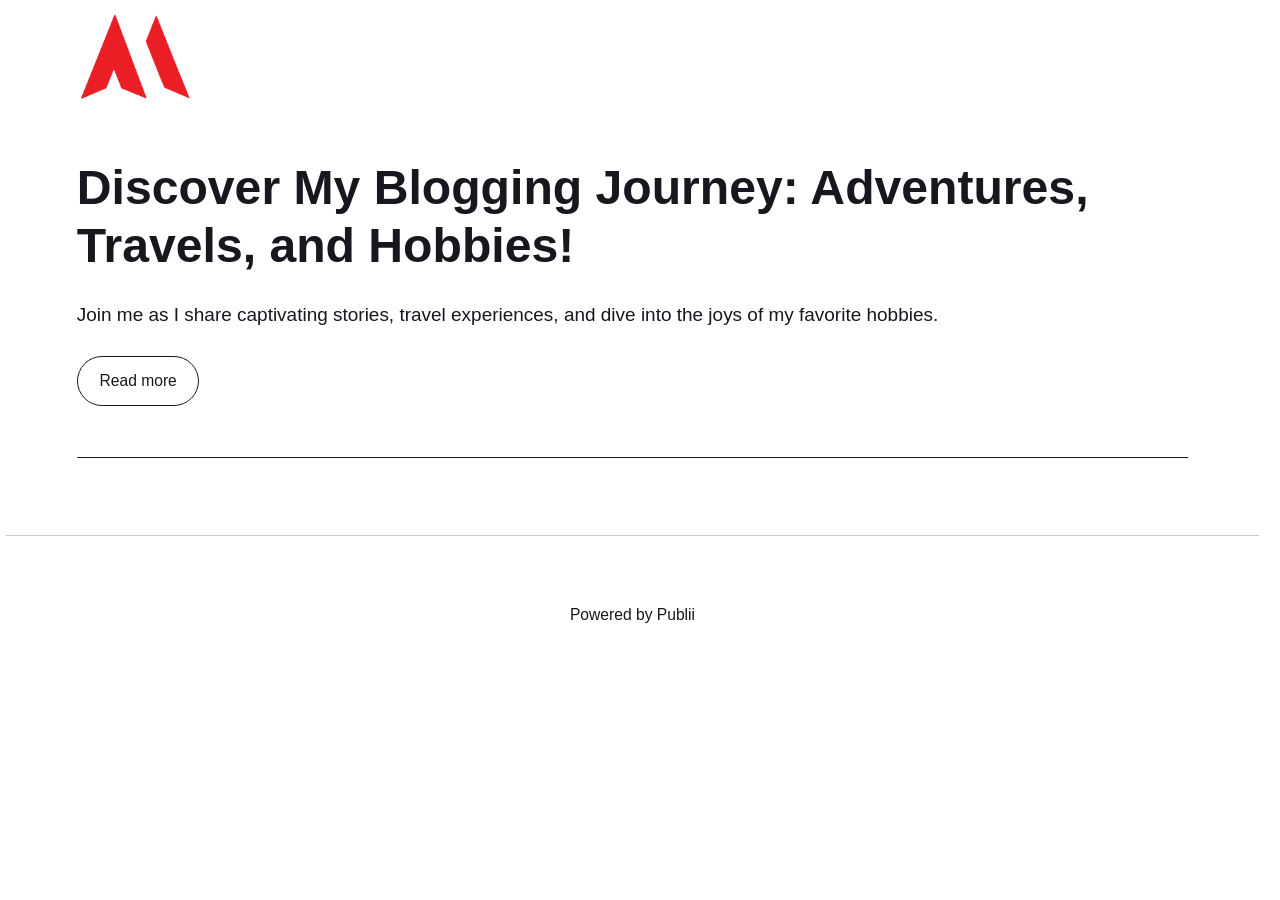
==== index.html @ 61c9b4f9 "Updated from Publii" ====
<!DOCTYPE html><html lang="en-gb"><head><meta charset="utf-8"><meta http-equiv="X-UA-Compatible" content="IE=edge"><meta name="viewport" content="width=device-width,initial-scale=1"><title>Vigilab</title><meta name="generator" content="Publii Open-Source CMS for Static Site"><link rel="canonical" href="https://monck2006.github.io/Vigilab/"><link rel="alternate" type="application/atom+xml" href="https://monck2006.github.io/Vigilab/feed.xml" title="Vigilab - RSS"><link rel="alternate" type="application/json" href="https://monck2006.github.io/Vigilab/feed.json" title="Vigilab - JSON"><meta property="og:title" content="Vigilab"><meta property="og:image" content="https://monck2006.github.io/Vigilab/media/website/MonckClouds-11.png"><meta property="og:image:width" content="660"><meta property="og:image:height" content="522"><meta property="og:site_name" content="Vigilab"><meta property="og:description" content=""><meta property="og:url" content="https://monck2006.github.io/Vigilab/"><meta property="og:type" content="website"><link rel="stylesheet" href="https://monck2006.github.io/Vigilab/assets/css/style.css?v&#x3D;a0ba884548820066dfadd8416036abba"><script type="application/ld+json">{"@context":"http://schema.org","@type":"Organization","name":"Vigilab","logo":"https://monck2006.github.io/Vigilab/media/website/MonckClouds-11.png","url":"https://monck2006.github.io/Vigilab/"}</script><noscript><style>img[loading] {
                    opacity: 1;
                }</style></noscript></head><body class="home-template"><header class="top js-header"><a class="logo" href="https://monck2006.github.io/Vigilab/"><img src="https://monck2006.github.io/Vigilab/media/website/MonckClouds-11.png" alt="Vigilab" width="660" height="522"></a></header><main><div class="hero hero--noimage"><header class="hero__content"><div class="wrapper"><h1>Discover My Blogging Journey: Adventures, Travels, and Hobbies!</h1><p>Join me as I share captivating stories, travel experiences, and dive into the joys of my favorite hobbies.</p><p><a href="#" class="btn">Read more</a></p></div></header></div><div class="wrapper feed"></div></main><footer class="footer"><div class="wrapper"><div class="footer__copyright"><p>Powered by Publii</p></div><button id="backToTop" class="footer__bttop" aria-label="Back to top" title="Back to top"><svg width="20" height="20"><use xlink:href="https://monck2006.github.io/Vigilab/assets/svg/svg-map.svg#toparrow"/></svg></button></div></footer><script defer="defer" src="https://monck2006.github.io/Vigilab/assets/js/scripts.min.js?v&#x3D;dafec4f87fead6718cb125f0b0fc8441"></script><script>window.publiiThemeMenuConfig={mobileMenuMode:'sidebar',animationSpeed:300,submenuWidth: 'auto',doubleClickTime:500,mobileMenuExpandableSubmenus:true,relatedContainerForOverlayMenuSelector:'.top'};</script><script>var images = document.querySelectorAll('img[loading]');
        for (var i = 0; i < images.length; i++) {
            if (images[i].complete) {
                images[i].classList.add('is-loaded');
            } else {
                images[i].addEventListener('load', function () {
                    this.classList.add('is-loaded');
                }, false);
            }
        }</script></body></html>
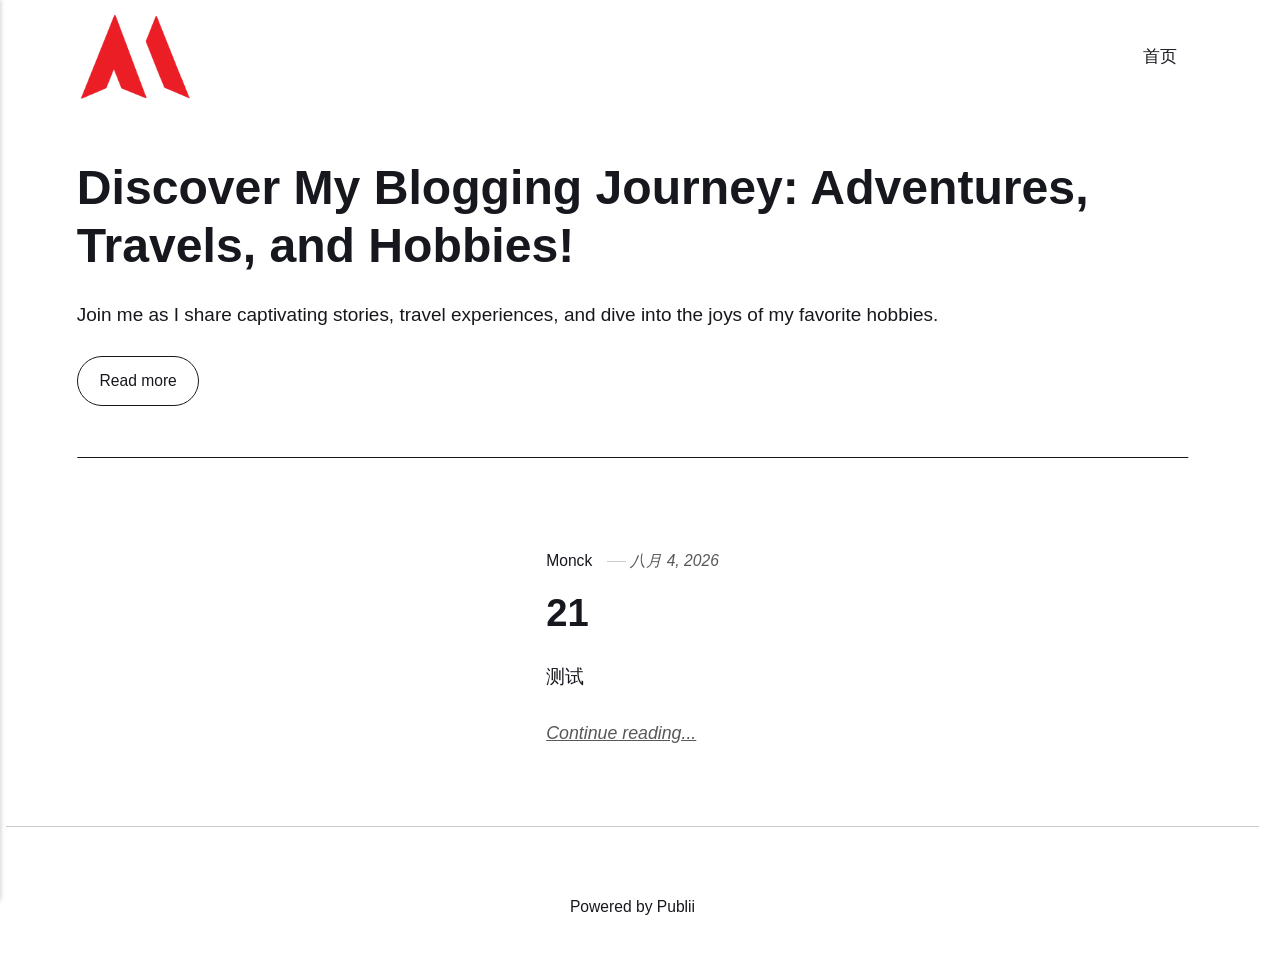
==== commit 285d801a: "Updated from Publii" ====
--- a/index.html
+++ b/index.html
@@ -1,6 +1,6 @@
-<!DOCTYPE html><html lang="en-gb"><head><meta charset="utf-8"><meta http-equiv="X-UA-Compatible" content="IE=edge"><meta name="viewport" content="width=device-width,initial-scale=1"><title>Vigilab</title><meta name="generator" content="Publii Open-Source CMS for Static Site"><link rel="canonical" href="https://monck2006.github.io/Vigilab/"><link rel="alternate" type="application/atom+xml" href="https://monck2006.github.io/Vigilab/feed.xml" title="Vigilab - RSS"><link rel="alternate" type="application/json" href="https://monck2006.github.io/Vigilab/feed.json" title="Vigilab - JSON"><meta property="og:title" content="Vigilab"><meta property="og:image" content="https://monck2006.github.io/Vigilab/media/website/MonckClouds-11.png"><meta property="og:image:width" content="660"><meta property="og:image:height" content="522"><meta property="og:site_name" content="Vigilab"><meta property="og:description" content=""><meta property="og:url" content="https://monck2006.github.io/Vigilab/"><meta property="og:type" content="website"><link rel="stylesheet" href="https://monck2006.github.io/Vigilab/assets/css/style.css?v&#x3D;a0ba884548820066dfadd8416036abba"><script type="application/ld+json">{"@context":"http://schema.org","@type":"Organization","name":"Vigilab","logo":"https://monck2006.github.io/Vigilab/media/website/MonckClouds-11.png","url":"https://monck2006.github.io/Vigilab/"}</script><noscript><style>img[loading] {
+<!DOCTYPE html><html lang="zh-cn"><head><meta charset="utf-8"><meta http-equiv="X-UA-Compatible" content="IE=edge"><meta name="viewport" content="width=device-width,initial-scale=1"><title>Vigilab</title><meta name="generator" content="Publii Open-Source CMS for Static Site"><link rel="canonical" href="https://monck2006.github.io/Vigilab/"><link rel="alternate" type="application/atom+xml" href="https://monck2006.github.io/Vigilab/feed.xml" title="Vigilab - RSS"><link rel="alternate" type="application/json" href="https://monck2006.github.io/Vigilab/feed.json" title="Vigilab - JSON"><meta property="og:title" content="Vigilab"><meta property="og:image" content="https://monck2006.github.io/Vigilab/media/website/MonckClouds-11.png"><meta property="og:image:width" content="660"><meta property="og:image:height" content="522"><meta property="og:site_name" content="Vigilab"><meta property="og:description" content=""><meta property="og:url" content="https://monck2006.github.io/Vigilab/"><meta property="og:type" content="website"><link rel="stylesheet" href="https://monck2006.github.io/Vigilab/assets/css/style.css?v&#x3D;a0ba884548820066dfadd8416036abba"><script type="application/ld+json">{"@context":"http://schema.org","@type":"Organization","name":"Vigilab","logo":"https://monck2006.github.io/Vigilab/media/website/MonckClouds-11.png","url":"https://monck2006.github.io/Vigilab/"}</script><noscript><style>img[loading] {
                     opacity: 1;
-                }</style></noscript></head><body class="home-template"><header class="top js-header"><a class="logo" href="https://monck2006.github.io/Vigilab/"><img src="https://monck2006.github.io/Vigilab/media/website/MonckClouds-11.png" alt="Vigilab" width="660" height="522"></a></header><main><div class="hero hero--noimage"><header class="hero__content"><div class="wrapper"><h1>Discover My Blogging Journey: Adventures, Travels, and Hobbies!</h1><p>Join me as I share captivating stories, travel experiences, and dive into the joys of my favorite hobbies.</p><p><a href="#" class="btn">Read more</a></p></div></header></div><div class="wrapper feed"></div></main><footer class="footer"><div class="wrapper"><div class="footer__copyright"><p>Powered by Publii</p></div><button id="backToTop" class="footer__bttop" aria-label="Back to top" title="Back to top"><svg width="20" height="20"><use xlink:href="https://monck2006.github.io/Vigilab/assets/svg/svg-map.svg#toparrow"/></svg></button></div></footer><script defer="defer" src="https://monck2006.github.io/Vigilab/assets/js/scripts.min.js?v&#x3D;dafec4f87fead6718cb125f0b0fc8441"></script><script>window.publiiThemeMenuConfig={mobileMenuMode:'sidebar',animationSpeed:300,submenuWidth: 'auto',doubleClickTime:500,mobileMenuExpandableSubmenus:true,relatedContainerForOverlayMenuSelector:'.top'};</script><script>var images = document.querySelectorAll('img[loading]');
+                }</style></noscript></head><body class="home-template"><header class="top js-header"><a class="logo" href="https://monck2006.github.io/Vigilab/"><img src="https://monck2006.github.io/Vigilab/media/website/MonckClouds-11.png" alt="Vigilab" width="660" height="522"></a><nav class="navbar js-navbar"><button class="navbar__toggle js-toggle" aria-label="Menu" aria-haspopup="true" aria-expanded="false"><span class="navbar__toggle-box"><span class="navbar__toggle-inner">Menu</span></span></button><ul class="navbar__menu"><li><a href="https://monck2006.github.io/Vigilab/shou-ye.html" target="_self">首页</a></li></ul></nav></header><main><div class="hero hero--noimage"><header class="hero__content"><div class="wrapper"><h1>Discover My Blogging Journey: Adventures, Travels, and Hobbies!</h1><p>Join me as I share captivating stories, travel experiences, and dive into the joys of my favorite hobbies.</p><p><a href="#" class="btn">Read more</a></p></div></header></div><div class="wrapper feed"><article class="feed__item feed__item--centered"><div class="feed__content"><header><div class="feed__meta"><a href="https://monck2006.github.io/Vigilab/authors/monck/" class="feed__author">Monck</a> <time datetime="2026-08-04T01:15" class="feed__date">八月 4, 2026</time></div><h2 class="feed__title"><a href="https://monck2006.github.io/Vigilab/21.html">21</a></h2></header><p>测试</p><a href="https://monck2006.github.io/Vigilab/21.html" class="readmore feed__readmore">Continue reading...</a></div></article></div></main><footer class="footer"><div class="wrapper"><div class="footer__copyright"><p>Powered by Publii</p></div><button id="backToTop" class="footer__bttop" aria-label="Back to top" title="Back to top"><svg width="20" height="20"><use xlink:href="https://monck2006.github.io/Vigilab/assets/svg/svg-map.svg#toparrow"/></svg></button></div></footer><script defer="defer" src="https://monck2006.github.io/Vigilab/assets/js/scripts.min.js?v&#x3D;dafec4f87fead6718cb125f0b0fc8441"></script><script>window.publiiThemeMenuConfig={mobileMenuMode:'sidebar',animationSpeed:300,submenuWidth: 'auto',doubleClickTime:500,mobileMenuExpandableSubmenus:true,relatedContainerForOverlayMenuSelector:'.top'};</script><script>var images = document.querySelectorAll('img[loading]');
         for (var i = 0; i < images.length; i++) {
             if (images[i].complete) {
                 images[i].classList.add('is-loaded');
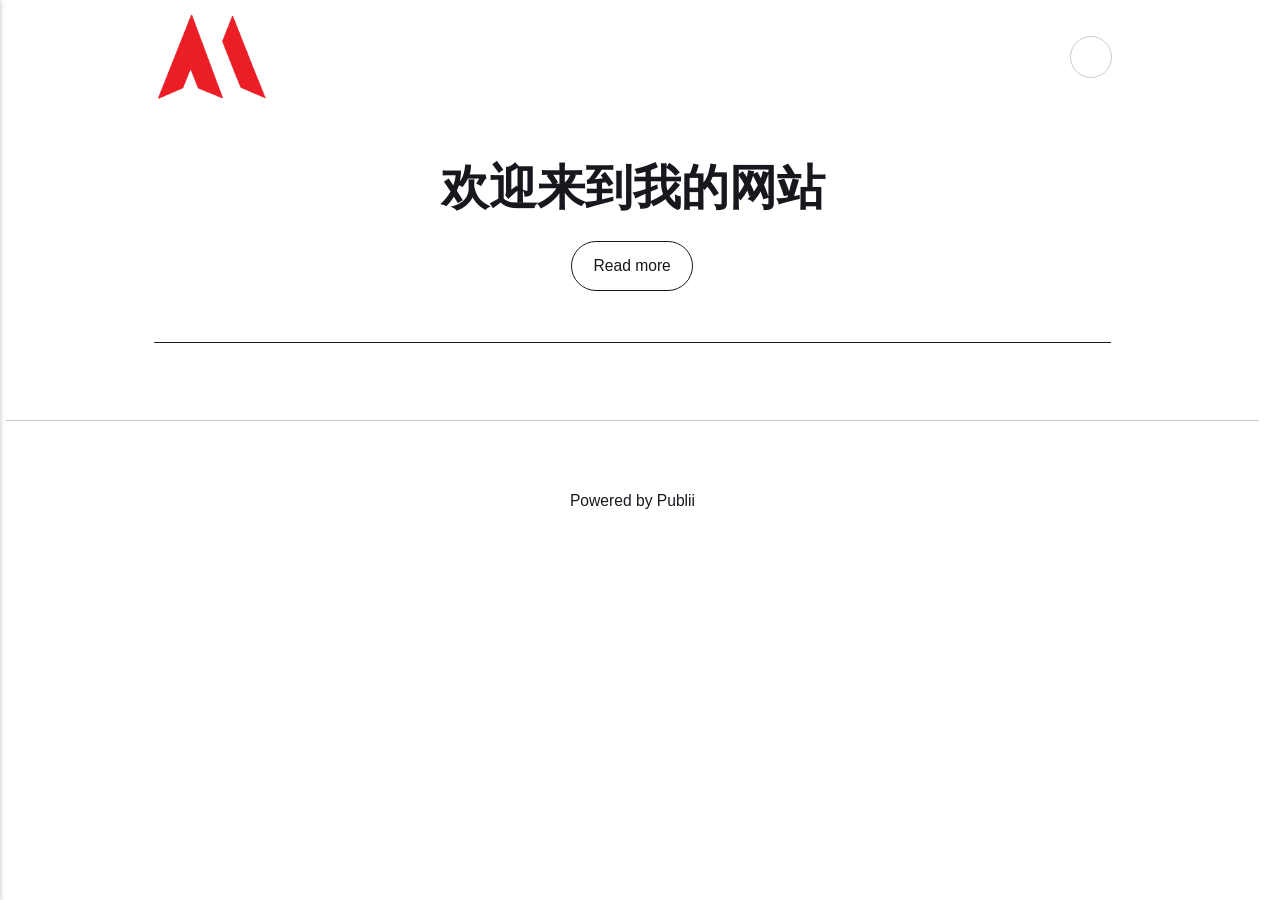
==== commit dbe86f31: "Updated from Publii" ====
--- a/index.html
+++ b/index.html
@@ -1,6 +1,6 @@
-<!DOCTYPE html><html lang="zh-cn"><head><meta charset="utf-8"><meta http-equiv="X-UA-Compatible" content="IE=edge"><meta name="viewport" content="width=device-width,initial-scale=1"><title>Vigilab</title><meta name="generator" content="Publii Open-Source CMS for Static Site"><link rel="canonical" href="https://monck2006.github.io/Vigilab/"><link rel="alternate" type="application/atom+xml" href="https://monck2006.github.io/Vigilab/feed.xml" title="Vigilab - RSS"><link rel="alternate" type="application/json" href="https://monck2006.github.io/Vigilab/feed.json" title="Vigilab - JSON"><meta property="og:title" content="Vigilab"><meta property="og:image" content="https://monck2006.github.io/Vigilab/media/website/MonckClouds-11.png"><meta property="og:image:width" content="660"><meta property="og:image:height" content="522"><meta property="og:site_name" content="Vigilab"><meta property="og:description" content=""><meta property="og:url" content="https://monck2006.github.io/Vigilab/"><meta property="og:type" content="website"><link rel="stylesheet" href="https://monck2006.github.io/Vigilab/assets/css/style.css?v&#x3D;a0ba884548820066dfadd8416036abba"><script type="application/ld+json">{"@context":"http://schema.org","@type":"Organization","name":"Vigilab","logo":"https://monck2006.github.io/Vigilab/media/website/MonckClouds-11.png","url":"https://monck2006.github.io/Vigilab/"}</script><noscript><style>img[loading] {
+<!DOCTYPE html><html lang="zh-cn"><head><meta charset="utf-8"><meta http-equiv="X-UA-Compatible" content="IE=edge"><meta name="viewport" content="width=device-width,initial-scale=1"><title>Vigilab</title><meta name="generator" content="Publii Open-Source CMS for Static Site"><link rel="canonical" href="https://monck2006.github.io/Vigilab/"><link rel="alternate" type="application/atom+xml" href="https://monck2006.github.io/Vigilab/feed.xml" title="Vigilab - RSS"><link rel="alternate" type="application/json" href="https://monck2006.github.io/Vigilab/feed.json" title="Vigilab - JSON"><meta property="og:title" content="Vigilab"><meta property="og:image" content="https://monck2006.github.io/Vigilab/media/website/MonckClouds-11.png"><meta property="og:image:width" content="660"><meta property="og:image:height" content="522"><meta property="og:site_name" content="Vigilab"><meta property="og:description" content=""><meta property="og:url" content="https://monck2006.github.io/Vigilab/"><meta property="og:type" content="website"><link rel="shortcut icon" href="https://monck2006.github.io/Vigilab/media/website/MonckClouds-1.png" type="image/x-icon"><link rel="stylesheet" href="https://monck2006.github.io/Vigilab/assets/css/style.css?v&#x3D;20f8f85842ca8a3061db40b534620e0f"><script type="application/ld+json">{"@context":"http://schema.org","@type":"Organization","name":"Vigilab","logo":"https://monck2006.github.io/Vigilab/media/website/MonckClouds-11.png","url":"https://monck2006.github.io/Vigilab/"}</script><noscript><style>img[loading] {
                     opacity: 1;
-                }</style></noscript></head><body class="home-template"><header class="top js-header"><a class="logo" href="https://monck2006.github.io/Vigilab/"><img src="https://monck2006.github.io/Vigilab/media/website/MonckClouds-11.png" alt="Vigilab" width="660" height="522"></a><nav class="navbar js-navbar"><button class="navbar__toggle js-toggle" aria-label="Menu" aria-haspopup="true" aria-expanded="false"><span class="navbar__toggle-box"><span class="navbar__toggle-inner">Menu</span></span></button><ul class="navbar__menu"><li><a href="https://monck2006.github.io/Vigilab/shou-ye.html" target="_self">首页</a></li></ul></nav></header><main><div class="hero hero--noimage"><header class="hero__content"><div class="wrapper"><h1>Discover My Blogging Journey: Adventures, Travels, and Hobbies!</h1><p>Join me as I share captivating stories, travel experiences, and dive into the joys of my favorite hobbies.</p><p><a href="#" class="btn">Read more</a></p></div></header></div><div class="wrapper feed"><article class="feed__item feed__item--centered"><div class="feed__content"><header><div class="feed__meta"><a href="https://monck2006.github.io/Vigilab/authors/monck/" class="feed__author">Monck</a> <time datetime="2026-08-04T01:15" class="feed__date">八月 4, 2026</time></div><h2 class="feed__title"><a href="https://monck2006.github.io/Vigilab/21.html">21</a></h2></header><p>测试</p><a href="https://monck2006.github.io/Vigilab/21.html" class="readmore feed__readmore">Continue reading...</a></div></article></div></main><footer class="footer"><div class="wrapper"><div class="footer__copyright"><p>Powered by Publii</p></div><button id="backToTop" class="footer__bttop" aria-label="Back to top" title="Back to top"><svg width="20" height="20"><use xlink:href="https://monck2006.github.io/Vigilab/assets/svg/svg-map.svg#toparrow"/></svg></button></div></footer><script defer="defer" src="https://monck2006.github.io/Vigilab/assets/js/scripts.min.js?v&#x3D;dafec4f87fead6718cb125f0b0fc8441"></script><script>window.publiiThemeMenuConfig={mobileMenuMode:'sidebar',animationSpeed:300,submenuWidth: 'auto',doubleClickTime:500,mobileMenuExpandableSubmenus:true,relatedContainerForOverlayMenuSelector:'.top'};</script><script>var images = document.querySelectorAll('img[loading]');
+                }</style></noscript></head><body class="home-template"><header class="top js-header"><a class="logo" href="https://monck2006.github.io/Vigilab/"><img src="https://monck2006.github.io/Vigilab/media/website/MonckClouds-11.png" alt="Vigilab" width="660" height="522"></a><nav class="navbar js-navbar"><button class="navbar__toggle js-toggle" aria-label="Menu" aria-haspopup="true" aria-expanded="false"><span class="navbar__toggle-box"><span class="navbar__toggle-inner">Menu</span></span></button><ul class="navbar__menu"></ul></nav><div class="search"><div class="search__overlay js-search-overlay"><div class="wrapper search__overlay-inner"></div></div><button class="search__btn btn--icon js-search-btn" aria-label="Search"><svg height="18" width="18" role="presentation" focusable="false"><use xlink:href="https://monck2006.github.io/Vigilab/assets/svg/svg-map.svg#search"/></svg></button></div></header><main><div class="hero hero--noimage"><header class="hero__content hero__content--centered"><div class="wrapper"><h1>欢迎来到我的网站</h1><p><a href="#" class="btn">Read more</a></p></div></header></div><div class="wrapper feed"></div></main><footer class="footer"><div class="wrapper"><div class="footer__copyright"><p>Powered by Publii</p></div></div></footer><script defer="defer" src="https://monck2006.github.io/Vigilab/assets/js/scripts.min.js?v&#x3D;dafec4f87fead6718cb125f0b0fc8441"></script><script>window.publiiThemeMenuConfig={mobileMenuMode:'sidebar',animationSpeed:300,submenuWidth: 'auto',doubleClickTime:500,mobileMenuExpandableSubmenus:true,relatedContainerForOverlayMenuSelector:'.top'};</script><script>var images = document.querySelectorAll('img[loading]');
         for (var i = 0; i < images.length; i++) {
             if (images[i].complete) {
                 images[i].classList.add('is-loaded');
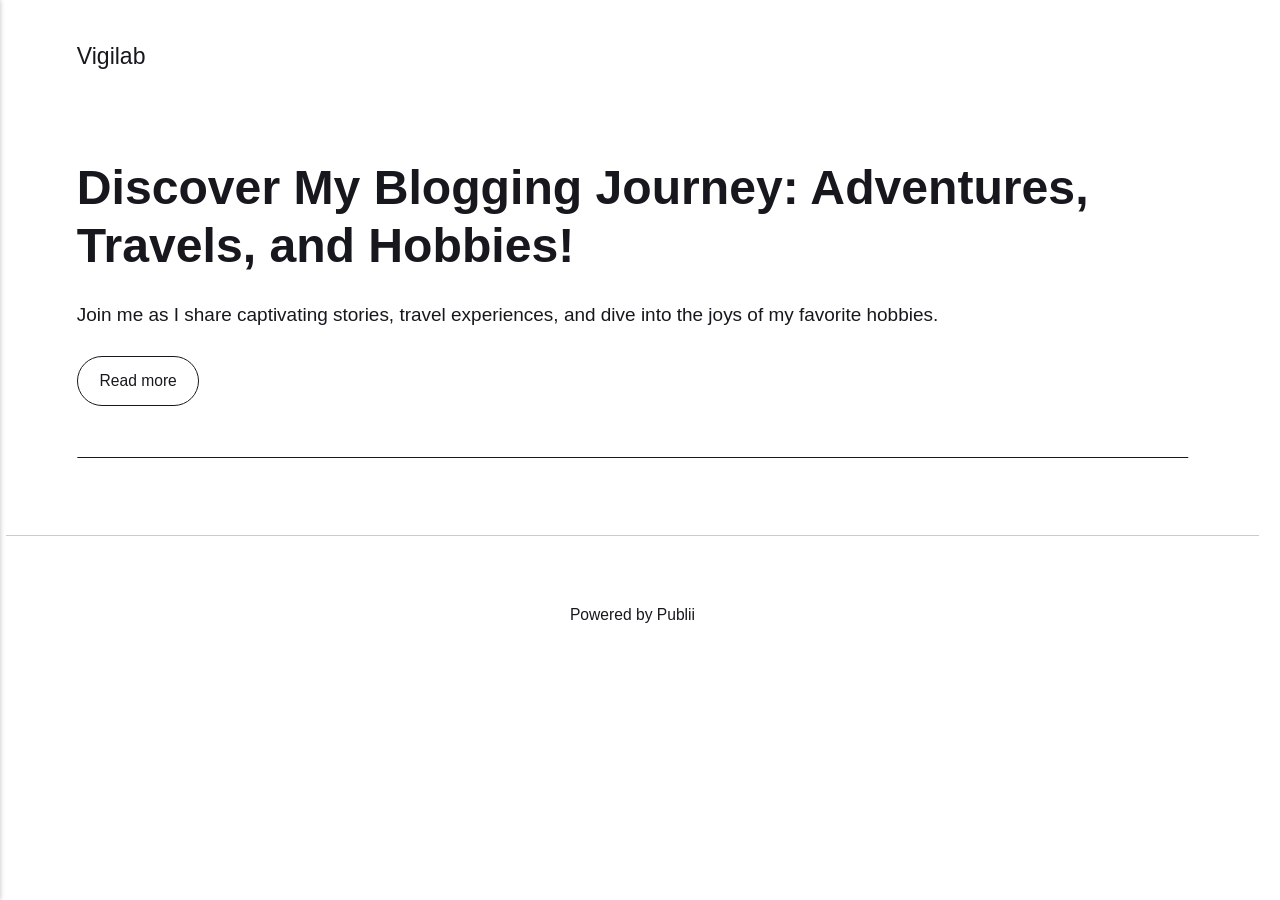
==== commit 22e82fc6: "Updated from Publii" ====
--- a/index.html
+++ b/index.html
@@ -1,6 +1,6 @@
-<!DOCTYPE html><html lang="zh-cn"><head><meta charset="utf-8"><meta http-equiv="X-UA-Compatible" content="IE=edge"><meta name="viewport" content="width=device-width,initial-scale=1"><title>Vigilab</title><meta name="generator" content="Publii Open-Source CMS for Static Site"><link rel="canonical" href="https://monck2006.github.io/Vigilab/"><link rel="alternate" type="application/atom+xml" href="https://monck2006.github.io/Vigilab/feed.xml" title="Vigilab - RSS"><link rel="alternate" type="application/json" href="https://monck2006.github.io/Vigilab/feed.json" title="Vigilab - JSON"><meta property="og:title" content="Vigilab"><meta property="og:image" content="https://monck2006.github.io/Vigilab/media/website/MonckClouds-11.png"><meta property="og:image:width" content="660"><meta property="og:image:height" content="522"><meta property="og:site_name" content="Vigilab"><meta property="og:description" content=""><meta property="og:url" content="https://monck2006.github.io/Vigilab/"><meta property="og:type" content="website"><link rel="shortcut icon" href="https://monck2006.github.io/Vigilab/media/website/MonckClouds-1.png" type="image/x-icon"><link rel="stylesheet" href="https://monck2006.github.io/Vigilab/assets/css/style.css?v&#x3D;20f8f85842ca8a3061db40b534620e0f"><script type="application/ld+json">{"@context":"http://schema.org","@type":"Organization","name":"Vigilab","logo":"https://monck2006.github.io/Vigilab/media/website/MonckClouds-11.png","url":"https://monck2006.github.io/Vigilab/"}</script><noscript><style>img[loading] {
+<!DOCTYPE html><html lang="zh-cn"><head><meta charset="utf-8"><meta http-equiv="X-UA-Compatible" content="IE=edge"><meta name="viewport" content="width=device-width,initial-scale=1"><title>Vigilab</title><meta name="generator" content="Publii Open-Source CMS for Static Site"><link rel="canonical" href="https://monck2006.github.io/Vigilab/"><link rel="alternate" type="application/atom+xml" href="https://monck2006.github.io/Vigilab/feed.xml" title="Vigilab - RSS"><link rel="alternate" type="application/json" href="https://monck2006.github.io/Vigilab/feed.json" title="Vigilab - JSON"><meta property="og:title" content="Vigilab"><meta property="og:site_name" content="Vigilab"><meta property="og:description" content=""><meta property="og:url" content="https://monck2006.github.io/Vigilab/"><meta property="og:type" content="website"><link rel="stylesheet" href="https://monck2006.github.io/Vigilab/assets/css/style.css?v&#x3D;a0ba884548820066dfadd8416036abba"><script type="application/ld+json">{"@context":"http://schema.org","@type":"Organization","name":"Vigilab","url":"https://monck2006.github.io/Vigilab/"}</script><noscript><style>img[loading] {
                     opacity: 1;
-                }</style></noscript></head><body class="home-template"><header class="top js-header"><a class="logo" href="https://monck2006.github.io/Vigilab/"><img src="https://monck2006.github.io/Vigilab/media/website/MonckClouds-11.png" alt="Vigilab" width="660" height="522"></a><nav class="navbar js-navbar"><button class="navbar__toggle js-toggle" aria-label="Menu" aria-haspopup="true" aria-expanded="false"><span class="navbar__toggle-box"><span class="navbar__toggle-inner">Menu</span></span></button><ul class="navbar__menu"></ul></nav><div class="search"><div class="search__overlay js-search-overlay"><div class="wrapper search__overlay-inner"></div></div><button class="search__btn btn--icon js-search-btn" aria-label="Search"><svg height="18" width="18" role="presentation" focusable="false"><use xlink:href="https://monck2006.github.io/Vigilab/assets/svg/svg-map.svg#search"/></svg></button></div></header><main><div class="hero hero--noimage"><header class="hero__content hero__content--centered"><div class="wrapper"><h1>欢迎来到我的网站</h1><p><a href="#" class="btn">Read more</a></p></div></header></div><div class="wrapper feed"></div></main><footer class="footer"><div class="wrapper"><div class="footer__copyright"><p>Powered by Publii</p></div></div></footer><script defer="defer" src="https://monck2006.github.io/Vigilab/assets/js/scripts.min.js?v&#x3D;dafec4f87fead6718cb125f0b0fc8441"></script><script>window.publiiThemeMenuConfig={mobileMenuMode:'sidebar',animationSpeed:300,submenuWidth: 'auto',doubleClickTime:500,mobileMenuExpandableSubmenus:true,relatedContainerForOverlayMenuSelector:'.top'};</script><script>var images = document.querySelectorAll('img[loading]');
+                }</style></noscript></head><body class="home-template"><header class="top js-header"><a class="logo" href="https://monck2006.github.io/Vigilab/">Vigilab</a><nav class="navbar js-navbar"><button class="navbar__toggle js-toggle" aria-label="Menu" aria-haspopup="true" aria-expanded="false"><span class="navbar__toggle-box"><span class="navbar__toggle-inner">Menu</span></span></button><ul class="navbar__menu"></ul></nav></header><main><div class="hero hero--noimage"><header class="hero__content"><div class="wrapper"><h1>Discover My Blogging Journey: Adventures, Travels, and Hobbies!</h1><p>Join me as I share captivating stories, travel experiences, and dive into the joys of my favorite hobbies.</p><p><a href="#" class="btn">Read more</a></p></div></header></div><div class="wrapper feed"></div></main><footer class="footer"><div class="wrapper"><div class="footer__copyright">Powered by Publii</div><button id="backToTop" class="footer__bttop" aria-label="Back to top" title="Back to top"><svg width="20" height="20"><use xlink:href="https://monck2006.github.io/Vigilab/assets/svg/svg-map.svg#toparrow"/></svg></button></div></footer><script defer="defer" src="https://monck2006.github.io/Vigilab/assets/js/scripts.min.js?v&#x3D;dafec4f87fead6718cb125f0b0fc8441"></script><script>window.publiiThemeMenuConfig={mobileMenuMode:'sidebar',animationSpeed:300,submenuWidth: 'auto',doubleClickTime:500,mobileMenuExpandableSubmenus:true,relatedContainerForOverlayMenuSelector:'.top'};</script><script>var images = document.querySelectorAll('img[loading]');
         for (var i = 0; i < images.length; i++) {
             if (images[i].complete) {
                 images[i].classList.add('is-loaded');
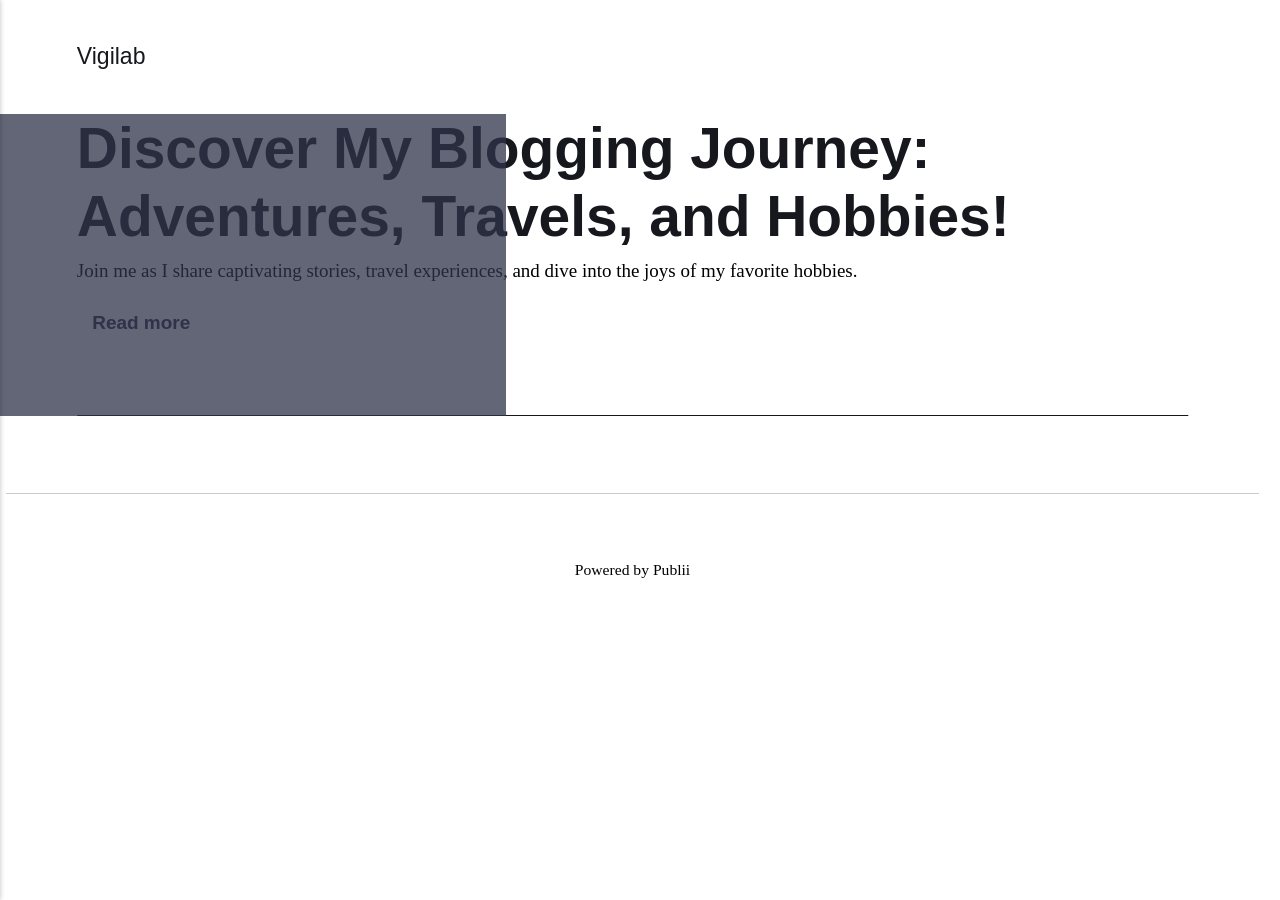
==== commit 28a91bcb: "Updated from Publii" ====
--- a/index.html
+++ b/index.html
@@ -1,4 +1,4 @@
-<!DOCTYPE html><html lang="zh-cn"><head><meta charset="utf-8"><meta http-equiv="X-UA-Compatible" content="IE=edge"><meta name="viewport" content="width=device-width,initial-scale=1"><title>Vigilab</title><meta name="generator" content="Publii Open-Source CMS for Static Site"><link rel="canonical" href="https://monck2006.github.io/Vigilab/"><link rel="alternate" type="application/atom+xml" href="https://monck2006.github.io/Vigilab/feed.xml" title="Vigilab - RSS"><link rel="alternate" type="application/json" href="https://monck2006.github.io/Vigilab/feed.json" title="Vigilab - JSON"><meta property="og:title" content="Vigilab"><meta property="og:site_name" content="Vigilab"><meta property="og:description" content=""><meta property="og:url" content="https://monck2006.github.io/Vigilab/"><meta property="og:type" content="website"><link rel="stylesheet" href="https://monck2006.github.io/Vigilab/assets/css/style.css?v&#x3D;a0ba884548820066dfadd8416036abba"><script type="application/ld+json">{"@context":"http://schema.org","@type":"Organization","name":"Vigilab","url":"https://monck2006.github.io/Vigilab/"}</script><noscript><style>img[loading] {
+<!DOCTYPE html><html lang="zh-cn"><head><meta charset="utf-8"><meta http-equiv="X-UA-Compatible" content="IE=edge"><meta name="viewport" content="width=device-width,initial-scale=1"><title>Vigilab</title><meta name="generator" content="Publii Open-Source CMS for Static Site"><link rel="canonical" href="https://monck2006.github.io/Vigilab/"><link rel="alternate" type="application/atom+xml" href="https://monck2006.github.io/Vigilab/feed.xml" title="Vigilab - RSS"><link rel="alternate" type="application/json" href="https://monck2006.github.io/Vigilab/feed.json" title="Vigilab - JSON"><meta property="og:title" content="Vigilab"><meta property="og:site_name" content="Vigilab"><meta property="og:description" content=""><meta property="og:url" content="https://monck2006.github.io/Vigilab/"><meta property="og:type" content="website"><link rel="stylesheet" href="https://monck2006.github.io/Vigilab/assets/css/style.css?v&#x3D;4f392a9187fe491be41c40a09574e9db"><script type="application/ld+json">{"@context":"http://schema.org","@type":"Organization","name":"Vigilab","url":"https://monck2006.github.io/Vigilab/"}</script><noscript><style>img[loading] {
                     opacity: 1;
                 }</style></noscript></head><body class="home-template"><header class="top js-header"><a class="logo" href="https://monck2006.github.io/Vigilab/">Vigilab</a><nav class="navbar js-navbar"><button class="navbar__toggle js-toggle" aria-label="Menu" aria-haspopup="true" aria-expanded="false"><span class="navbar__toggle-box"><span class="navbar__toggle-inner">Menu</span></span></button><ul class="navbar__menu"></ul></nav></header><main><div class="hero hero--noimage"><header class="hero__content"><div class="wrapper"><h1>Discover My Blogging Journey: Adventures, Travels, and Hobbies!</h1><p>Join me as I share captivating stories, travel experiences, and dive into the joys of my favorite hobbies.</p><p><a href="#" class="btn">Read more</a></p></div></header></div><div class="wrapper feed"></div></main><footer class="footer"><div class="wrapper"><div class="footer__copyright">Powered by Publii</div><button id="backToTop" class="footer__bttop" aria-label="Back to top" title="Back to top"><svg width="20" height="20"><use xlink:href="https://monck2006.github.io/Vigilab/assets/svg/svg-map.svg#toparrow"/></svg></button></div></footer><script defer="defer" src="https://monck2006.github.io/Vigilab/assets/js/scripts.min.js?v&#x3D;dafec4f87fead6718cb125f0b0fc8441"></script><script>window.publiiThemeMenuConfig={mobileMenuMode:'sidebar',animationSpeed:300,submenuWidth: 'auto',doubleClickTime:500,mobileMenuExpandableSubmenus:true,relatedContainerForOverlayMenuSelector:'.top'};</script><script>var images = document.querySelectorAll('img[loading]');
         for (var i = 0; i < images.length; i++) {
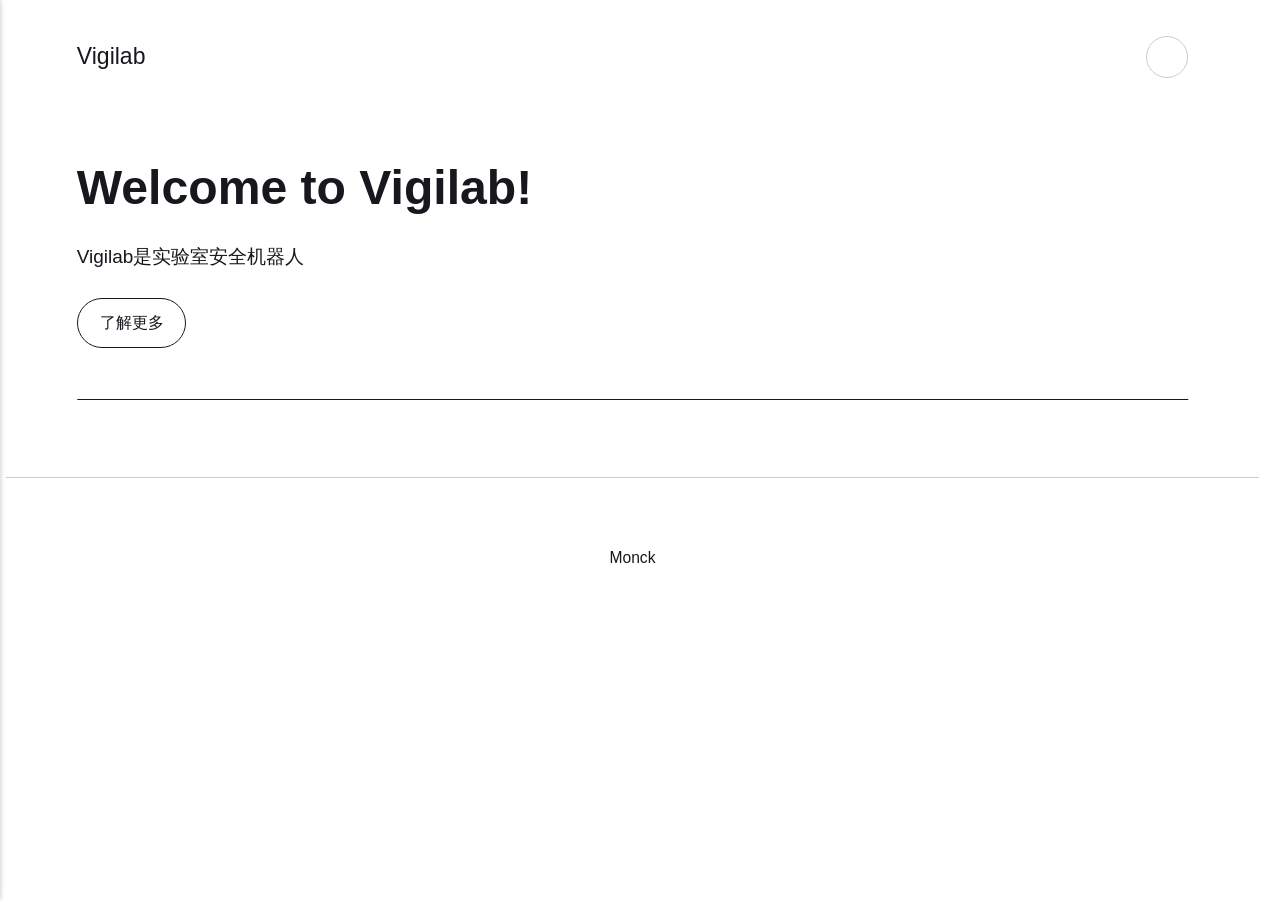
==== commit 360f311f: "Updated from Publii" ====
--- a/index.html
+++ b/index.html
@@ -1,6 +1,6 @@
-<!DOCTYPE html><html lang="zh-cn"><head><meta charset="utf-8"><meta http-equiv="X-UA-Compatible" content="IE=edge"><meta name="viewport" content="width=device-width,initial-scale=1"><title>Vigilab</title><meta name="generator" content="Publii Open-Source CMS for Static Site"><link rel="canonical" href="https://monck2006.github.io/Vigilab/"><link rel="alternate" type="application/atom+xml" href="https://monck2006.github.io/Vigilab/feed.xml" title="Vigilab - RSS"><link rel="alternate" type="application/json" href="https://monck2006.github.io/Vigilab/feed.json" title="Vigilab - JSON"><meta property="og:title" content="Vigilab"><meta property="og:site_name" content="Vigilab"><meta property="og:description" content=""><meta property="og:url" content="https://monck2006.github.io/Vigilab/"><meta property="og:type" content="website"><link rel="stylesheet" href="https://monck2006.github.io/Vigilab/assets/css/style.css?v&#x3D;4f392a9187fe491be41c40a09574e9db"><script type="application/ld+json">{"@context":"http://schema.org","@type":"Organization","name":"Vigilab","url":"https://monck2006.github.io/Vigilab/"}</script><noscript><style>img[loading] {
+<!DOCTYPE html><html lang="zh-cn"><head><meta charset="utf-8"><meta http-equiv="X-UA-Compatible" content="IE=edge"><meta name="viewport" content="width=device-width,initial-scale=1"><title>Vigilab</title><meta name="generator" content="Publii Open-Source CMS for Static Site"><link rel="canonical" href="https://monck2006.github.io/Vigilab/"><link rel="alternate" type="application/atom+xml" href="https://monck2006.github.io/Vigilab/feed.xml" title="Vigilab - RSS"><link rel="alternate" type="application/json" href="https://monck2006.github.io/Vigilab/feed.json" title="Vigilab - JSON"><meta property="og:title" content="Vigilab"><meta property="og:site_name" content="Vigilab"><meta property="og:description" content=""><meta property="og:url" content="https://monck2006.github.io/Vigilab/"><meta property="og:type" content="website"><link rel="stylesheet" href="https://monck2006.github.io/Vigilab/assets/css/style.css?v&#x3D;a0ba884548820066dfadd8416036abba"><script type="application/ld+json">{"@context":"http://schema.org","@type":"Organization","name":"Vigilab","url":"https://monck2006.github.io/Vigilab/"}</script><noscript><style>img[loading] {
                     opacity: 1;
-                }</style></noscript></head><body class="home-template"><header class="top js-header"><a class="logo" href="https://monck2006.github.io/Vigilab/">Vigilab</a><nav class="navbar js-navbar"><button class="navbar__toggle js-toggle" aria-label="Menu" aria-haspopup="true" aria-expanded="false"><span class="navbar__toggle-box"><span class="navbar__toggle-inner">Menu</span></span></button><ul class="navbar__menu"></ul></nav></header><main><div class="hero hero--noimage"><header class="hero__content"><div class="wrapper"><h1>Discover My Blogging Journey: Adventures, Travels, and Hobbies!</h1><p>Join me as I share captivating stories, travel experiences, and dive into the joys of my favorite hobbies.</p><p><a href="#" class="btn">Read more</a></p></div></header></div><div class="wrapper feed"></div></main><footer class="footer"><div class="wrapper"><div class="footer__copyright">Powered by Publii</div><button id="backToTop" class="footer__bttop" aria-label="Back to top" title="Back to top"><svg width="20" height="20"><use xlink:href="https://monck2006.github.io/Vigilab/assets/svg/svg-map.svg#toparrow"/></svg></button></div></footer><script defer="defer" src="https://monck2006.github.io/Vigilab/assets/js/scripts.min.js?v&#x3D;dafec4f87fead6718cb125f0b0fc8441"></script><script>window.publiiThemeMenuConfig={mobileMenuMode:'sidebar',animationSpeed:300,submenuWidth: 'auto',doubleClickTime:500,mobileMenuExpandableSubmenus:true,relatedContainerForOverlayMenuSelector:'.top'};</script><script>var images = document.querySelectorAll('img[loading]');
+                }</style></noscript></head><body class="home-template"><header class="top js-header"><a class="logo" href="https://monck2006.github.io/Vigilab/">Vigilab</a><nav class="navbar js-navbar"><button class="navbar__toggle js-toggle" aria-label="Menu" aria-haspopup="true" aria-expanded="false"><span class="navbar__toggle-box"><span class="navbar__toggle-inner">Menu</span></span></button><ul class="navbar__menu"></ul></nav><div class="search"><div class="search__overlay js-search-overlay"><div class="wrapper search__overlay-inner"></div></div><button class="search__btn btn--icon js-search-btn" aria-label="Search"><svg height="18" width="18" role="presentation" focusable="false"><use xlink:href="https://monck2006.github.io/Vigilab/assets/svg/svg-map.svg#search"/></svg></button></div></header><main><div class="hero hero--noimage"><header class="hero__content"><div class="wrapper"><h1>Welcome to Vigilab!</h1><p>Vigilab是实验室安全机器人</p><p><a href="#" class="btn">了解更多</a></p></div></header></div><div class="wrapper feed"></div></main><footer class="footer"><div class="wrapper"><div class="footer__copyright"><p>Monck</p></div></div></footer><script defer="defer" src="https://monck2006.github.io/Vigilab/assets/js/scripts.min.js?v&#x3D;dafec4f87fead6718cb125f0b0fc8441"></script><script>window.publiiThemeMenuConfig={mobileMenuMode:'sidebar',animationSpeed:300,submenuWidth: 'auto',doubleClickTime:500,mobileMenuExpandableSubmenus:true,relatedContainerForOverlayMenuSelector:'.top'};</script><script>var images = document.querySelectorAll('img[loading]');
         for (var i = 0; i < images.length; i++) {
             if (images[i].complete) {
                 images[i].classList.add('is-loaded');
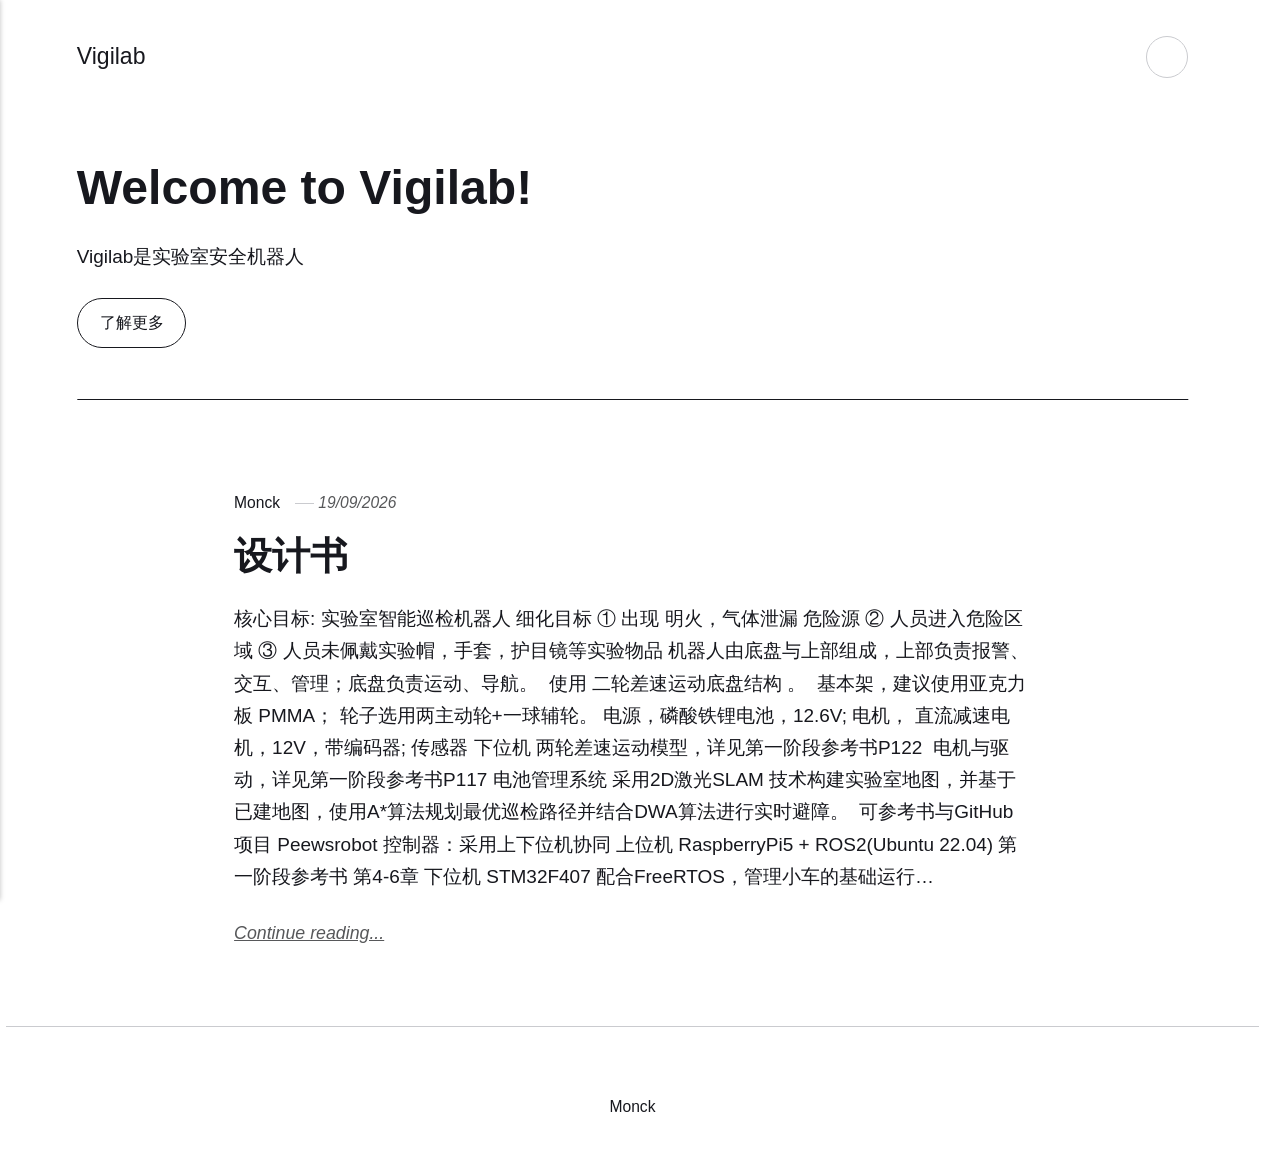
==== commit f8427ef5: "Updated from Publii" ====
--- a/index.html
+++ b/index.html
@@ -1,6 +1,6 @@
 <!DOCTYPE html><html lang="zh-cn"><head><meta charset="utf-8"><meta http-equiv="X-UA-Compatible" content="IE=edge"><meta name="viewport" content="width=device-width,initial-scale=1"><title>Vigilab</title><meta name="generator" content="Publii Open-Source CMS for Static Site"><link rel="canonical" href="https://monck2006.github.io/Vigilab/"><link rel="alternate" type="application/atom+xml" href="https://monck2006.github.io/Vigilab/feed.xml" title="Vigilab - RSS"><link rel="alternate" type="application/json" href="https://monck2006.github.io/Vigilab/feed.json" title="Vigilab - JSON"><meta property="og:title" content="Vigilab"><meta property="og:site_name" content="Vigilab"><meta property="og:description" content=""><meta property="og:url" content="https://monck2006.github.io/Vigilab/"><meta property="og:type" content="website"><link rel="stylesheet" href="https://monck2006.github.io/Vigilab/assets/css/style.css?v&#x3D;a0ba884548820066dfadd8416036abba"><script type="application/ld+json">{"@context":"http://schema.org","@type":"Organization","name":"Vigilab","url":"https://monck2006.github.io/Vigilab/"}</script><noscript><style>img[loading] {
                     opacity: 1;
-                }</style></noscript></head><body class="home-template"><header class="top js-header"><a class="logo" href="https://monck2006.github.io/Vigilab/">Vigilab</a><nav class="navbar js-navbar"><button class="navbar__toggle js-toggle" aria-label="Menu" aria-haspopup="true" aria-expanded="false"><span class="navbar__toggle-box"><span class="navbar__toggle-inner">Menu</span></span></button><ul class="navbar__menu"></ul></nav><div class="search"><div class="search__overlay js-search-overlay"><div class="wrapper search__overlay-inner"></div></div><button class="search__btn btn--icon js-search-btn" aria-label="Search"><svg height="18" width="18" role="presentation" focusable="false"><use xlink:href="https://monck2006.github.io/Vigilab/assets/svg/svg-map.svg#search"/></svg></button></div></header><main><div class="hero hero--noimage"><header class="hero__content"><div class="wrapper"><h1>Welcome to Vigilab!</h1><p>Vigilab是实验室安全机器人</p><p><a href="#" class="btn">了解更多</a></p></div></header></div><div class="wrapper feed"></div></main><footer class="footer"><div class="wrapper"><div class="footer__copyright"><p>Monck</p></div></div></footer><script defer="defer" src="https://monck2006.github.io/Vigilab/assets/js/scripts.min.js?v&#x3D;dafec4f87fead6718cb125f0b0fc8441"></script><script>window.publiiThemeMenuConfig={mobileMenuMode:'sidebar',animationSpeed:300,submenuWidth: 'auto',doubleClickTime:500,mobileMenuExpandableSubmenus:true,relatedContainerForOverlayMenuSelector:'.top'};</script><script>var images = document.querySelectorAll('img[loading]');
+                }</style></noscript></head><body class="home-template"><header class="top js-header"><a class="logo" href="https://monck2006.github.io/Vigilab/">Vigilab</a><nav class="navbar js-navbar"><button class="navbar__toggle js-toggle" aria-label="Menu" aria-haspopup="true" aria-expanded="false"><span class="navbar__toggle-box"><span class="navbar__toggle-inner">Menu</span></span></button><ul class="navbar__menu"></ul></nav><div class="search"><div class="search__overlay js-search-overlay"><div class="wrapper search__overlay-inner"></div></div><button class="search__btn btn--icon js-search-btn" aria-label="Search"><svg height="18" width="18" role="presentation" focusable="false"><use xlink:href="https://monck2006.github.io/Vigilab/assets/svg/svg-map.svg#search"/></svg></button></div></header><main><div class="hero hero--noimage"><header class="hero__content"><div class="wrapper"><h1>Welcome to Vigilab!</h1><p>Vigilab是实验室安全机器人</p><p><a href="#" class="btn">了解更多</a></p></div></header></div><div class="wrapper feed"><article class="feed__item feed__item--centered"><div class="feed__content"><header><div class="feed__meta"><a href="https://monck2006.github.io/Vigilab/authors/monck/" class="feed__author">Monck</a> <time datetime="2026-09-19T15:54" class="feed__date">19/09/2026</time></div><h2 class="feed__title"><a href="https://monck2006.github.io/Vigilab/she-ji-shu.html">设计书</a></h2></header><p>核心目标: ​实验室智能巡检机器人 细化目标 ① 出现 明火，气体泄漏 危险源 ② 人员进入危险区域 ③ 人员未佩戴实验帽，手套，护目镜等实验物品 机器人由底盘与上部组成，上部负责报警、交互、管理；底盘负责运动、导航。 ​​ 使用 ​二轮差速运动底盘结构 ​。 ​​ ​基本架​，建议使用亚克力板 PMMA； 轮子选用两主动轮+一球辅轮。 ​电源​，磷酸铁锂电池，12.6V; ​电机​， 直流减速电机，12V，带编码器; 传感器 下位机 ​两轮差速运动模型​，详见第一阶段参考书P122 ​​ 电机与驱动，详见第一阶段参考书P117 电池管理系统 采用2D激光SLAM 技术构建实验室地图，并基于已建地图，使用A*算法规划最优巡检路径并结合DWA算法进行实时避障。 ​​ 可参考书与GitHub项目 Peewsrobot 控制器：采用上下位机协同 上位机 RaspberryPi5 + ​ROS2​(Ubuntu 22.04) 第一阶段参考书 第4-6章 下位机 STM32F407 配合​FreeRTOS​，管理小车的基础运行&hellip;</p><a href="https://monck2006.github.io/Vigilab/she-ji-shu.html" class="readmore feed__readmore">Continue reading...</a></div></article></div></main><footer class="footer"><div class="wrapper"><div class="footer__copyright"><p>Monck</p></div></div></footer><script defer="defer" src="https://monck2006.github.io/Vigilab/assets/js/scripts.min.js?v&#x3D;dafec4f87fead6718cb125f0b0fc8441"></script><script>window.publiiThemeMenuConfig={mobileMenuMode:'sidebar',animationSpeed:300,submenuWidth: 'auto',doubleClickTime:500,mobileMenuExpandableSubmenus:true,relatedContainerForOverlayMenuSelector:'.top'};</script><script>var images = document.querySelectorAll('img[loading]');
         for (var i = 0; i < images.length; i++) {
             if (images[i].complete) {
                 images[i].classList.add('is-loaded');
